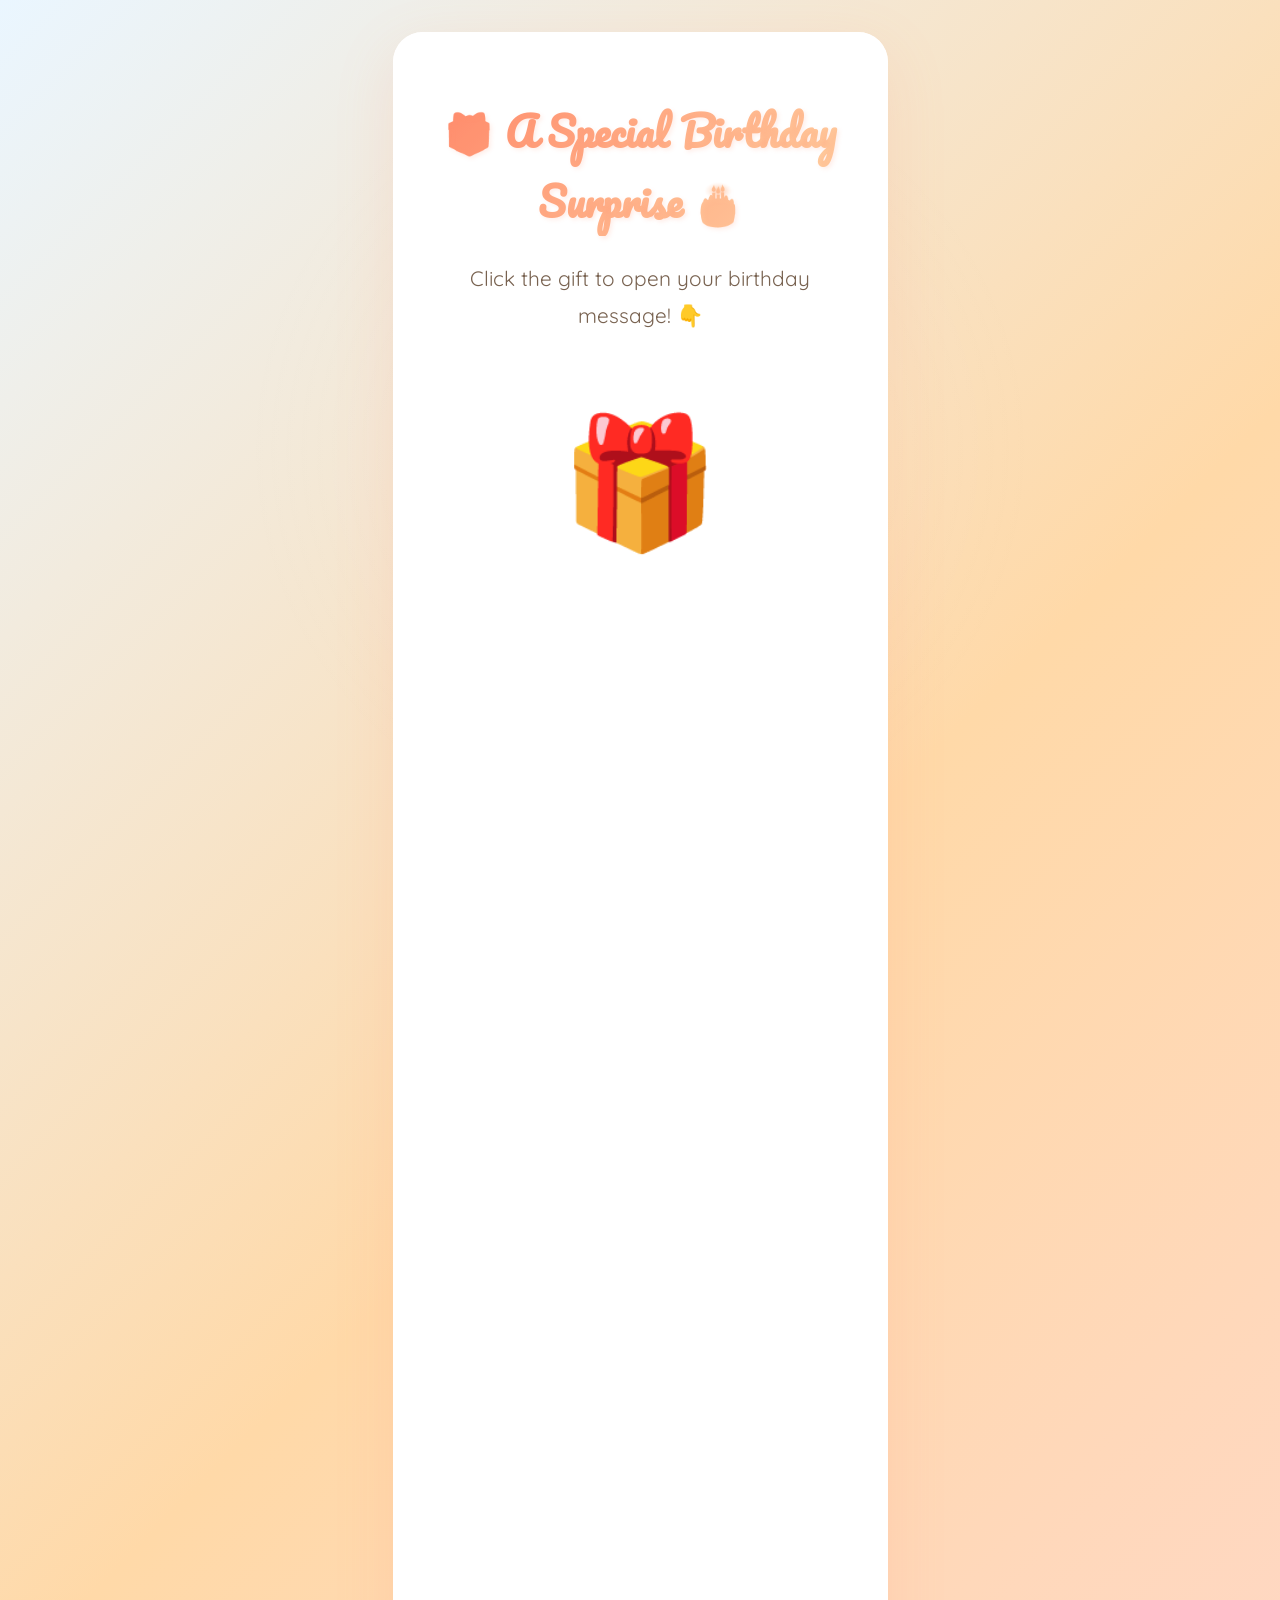
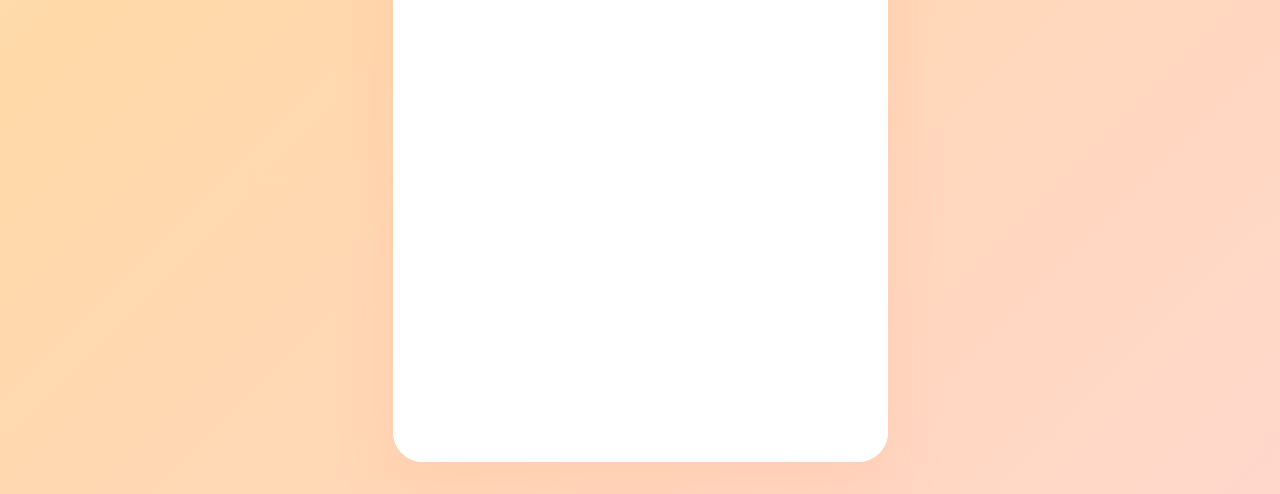
==== pages/gift.html @ d6fccaa9 "first commit" ====
<!DOCTYPE html>
<html lang="en">
<head>
  <meta charset="UTF-8">
  <meta name="viewport" content="width=device-width, initial-scale=1.0">
  <title>Birthday Gift 🎁</title>
  <link href="https://fonts.googleapis.com/css2?family=Pacifico&family=Quicksand:wght@300;400;500;600;700&display=swap" rel="stylesheet">
  <link rel="stylesheet" href="../css/style.css">
  <link rel="stylesheet" href="../css/animations.css">
  <style>
    .gift-container {
      padding: 2rem;
      min-height: 100vh;
      display: flex;
      align-items: center;
      justify-content: center;
    }
    
    .gift-card {
      max-width: 550px;
      padding: 4rem 3rem;
      text-align: center;
    }
    
    .gift-box {
      font-size: 8rem;
      cursor: pointer;
      transition: all 0.4s cubic-bezier(0.68, -0.55, 0.265, 1.55);
      display: inline-block;
      animation: gentleBounce 2s ease-in-out infinite;
      margin: 2rem 0;
    }
    
    @keyframes gentleBounce {
      0%, 100% { transform: translateY(0); }
      50% { transform: translateY(-20px); }
    }
    
    .gift-box:hover {
      transform: scale(1.2) rotate(10deg);
    }
    
    .gift-instruction {
      font-size: 1.3rem;
      color: var(--text-light);
      margin-bottom: 2rem;
      animation: gentlePulse 2s ease-in-out infinite;
    }
    
    .gift-message {
      opacity: 0;
      transform: scale(0);
      transition: all 0.6s cubic-bezier(0.68, -0.55, 0.265, 1.55);
    }
    
    .gift-message.revealed {
      opacity: 1;
      transform: scale(1);
    }
    
    .gift-title {
      font-family: 'Pacifico', cursive;
      font-size: 2.5rem;
      background: linear-gradient(135deg, var(--light-red), var(--blush));
      -webkit-background-clip: text;
      -webkit-text-fill-color: transparent;
      background-clip: text;
      margin-bottom: 1.5rem;
    }
    
    .gift-text {
      font-size: 1.3rem;
      color: var(--text-dark);
      line-height: 1.8;
      margin: 1.5rem 0;
    }
    
    .promise-box {
      background: linear-gradient(135deg, var(--cream), white);
      padding: 2rem;
      border-radius: 20px;
      margin: 2rem 0;
      border: 2px solid var(--soft-rose);
      box-shadow: 0 10px 30px var(--shadow-soft);
    }

    /* Video styles for surprise */
    .video-wrap { margin-top: 1.2rem; border-radius: 12px; overflow: hidden; }
    .video-wrap video { width: 100%; height: auto; display: block; max-height: 420px; object-fit: cover; border-radius: 12px; }
    .video-fallback { padding: 1rem; text-align: center; color: var(--text-light); font-size: 0.95rem; }
    
  </style>
</head>
<body>

<div class="gift-container fade-in">
  <div class="card gift-card">
    <h1 class="gift-title">🎁 A Special Birthday Surprise 🎂</h1>
    
    <p class="gift-instruction" id="instruction">Click the gift to open your birthday message! 👇</p>
    
    <div class="gift-box" id="giftBox" onclick="openGift()">🎁</div>
    
    <div class="gift-message" id="giftMessage">
      <div class="promise-box">
        <h2>My Wish For You 💖</h2>

<p>
I wish you endless happiness, countless reasons to smile, and beautiful memories that stay with you forever.
<br><br>

May this new year of your life bring you success in everything you do, peace in your heart, and opportunities that lead you closer to your dreams.
<br><br>

May every day be filled with laughter, love, good health, and moments that make you truly happy.
<br><br>

May your heart always be at peace, your smile never fade, and your life be filled with people and moments that make you feel truly special.
<br><br>

You deserve all the joy, kindness, and wonderful things that life has to offer — today, on your birthday, and every day that follows.
<br><br>

Happy Birthday, Sakina! 🎂✨
<br>
May this year bring you everything you've been hoping for and more.
<br><br>

With lots of good wishes,
<br>
Muqtar Ali 💖
</p>
      </div>

      <div class="video-wrap">
        <video id="surpriseVideo" poster="../assets/images/cover.png" playsinline controls>
          <source src="../assets/videos/surprise.mp4" type="video/mp4">
          <p class="video-fallback">If the video doesn't play, place your video at <strong>assets/videos/surprise.mp4</strong> or update the `src` attribute.</p>
        </video>
      </div>
      
      <button class="next-btn" onclick="nextPage()" style="background: linear-gradient(135deg, var(--light-red), var(--blush)); color: white; margin-top: 2rem; display: inline-flex; align-items: center; gap: 0.8rem;">
        <span>Continue</span>
        <span class="btn-emoji">🎉</span>
      </button>
    </div>
  </div>
</div>

<script src="../js/effects.js"></script>
<script>
  let isOpened = false;
  
  function openGift() {
    if (isOpened) return;
    isOpened = true;
    
    const giftBox = document.getElementById('giftBox');
    const giftMessage = document.getElementById('giftMessage');
    const instruction = document.getElementById('instruction');
    
    // Animate gift opening
    giftBox.style.transform = 'scale(1.5) rotate(360deg)';
    giftBox.style.opacity = '0';
    
    // Create confetti and sparkles
    createConfetti();
    setTimeout(() => createSparkles(), 300);
    setTimeout(() => createSparkles(), 600);
    
    // Hide instruction
    instruction.style.opacity = '0';
    
    // Show message
    setTimeout(() => {
      giftBox.style.display = 'none';
      instruction.style.display = 'none';
      giftMessage.classList.add('revealed');

      // Try to play surprise video (muted autoplay to avoid blocked playback)
      const v = document.getElementById('surpriseVideo');
      if (v) {
        try {
          v.muted = true;
          v.currentTime = 0;
          v.play().catch(() => {
            // autoplay may be blocked; keep controls for manual play
          });
        } catch (e) {
          // ignore
        }
      }
    }, 800);
  }
  
  function nextPage() {
    pageTransition('final.html');
  }
</script>

</body>
</html>
---- css/style.css ----
* {
  margin: 0;
  padding: 0;
  box-sizing: border-box;
}

:root {
  --pastel-pink: #EAF6FF;
  --blush: #FFD9A8;
  --light-red: #FF8A6B;
  --soft-rose: #9FD3FF;
  --cream: #FFF9F1;
  --white: #FFFFFF;
  --text-dark: #4B3A2A;
  --text-light: #786250;
  --shadow-soft: rgba(255, 138, 107, 0.15);
  --shadow-medium: rgba(255, 138, 107, 0.25);
  --glow: rgba(255, 217, 168, 0.45);
}

body {
  min-height: 100vh;
  background: linear-gradient(135deg, var(--pastel-pink) 0%, var(--blush) 50%, #FFD7CB 100%);
  display: flex;
  justify-content: center;
  align-items: center;
  font-family: 'Quicksand', sans-serif;
  color: var(--text-dark);
  overflow-x: hidden;
  position: relative;
}

body::before {
  content: '';
  position: fixed;
  top: 0;
  left: 0;
  width: 100%;
  height: 100%;
  background: radial-gradient(circle at 50% 50%, rgba(255, 255, 255, 0.1) 0%, transparent 50%);
  pointer-events: none;
  z-index: 0;
}

.card, .romantic-card {
  background: var(--white);
  padding: 3rem 2.5rem;
  border-radius: 30px;
  text-align: center;
  box-shadow: 0 20px 60px var(--shadow-soft), 0 0 0 1px rgba(255, 255, 255, 0.8) inset;
  position: relative;
  backdrop-filter: blur(10px);
  animation: floatCard 3s ease-in-out infinite;
  max-width: 500px;
  width: 90%;
}

@keyframes floatCard {
  0%, 100% { transform: translateY(0px); }
  50% { transform: translateY(-10px); }
}

h1 {
  color: var(--light-red);
  font-size: 2.5rem;
  font-weight: 700;
  margin-bottom: 1rem;
  text-shadow: 2px 2px 4px var(--shadow-soft);
}

p {
  color: var(--text-light);
  font-size: 1.1rem;
  line-height: 1.8;
  margin: 1rem 0;
}

button {
  padding: 1rem 2.5rem;
  font-size: 1.2rem;
  border-radius: 50px;
  border: none;
  cursor: pointer;
  font-family: 'Quicksand', sans-serif;
  font-weight: 600;
  transition: all 0.3s cubic-bezier(0.68, -0.55, 0.265, 1.55);
  position: relative;
  overflow: hidden;
  margin: 0.5rem;
}

button::before {
  content: '';
  position: absolute;
  top: 50%;
  left: 50%;
  width: 0;
  height: 0;
  border-radius: 50%;
  background: rgba(255, 255, 255, 0.3);
  transform: translate(-50%, -50%);
  transition: width 0.6s, height 0.6s;
}

button:hover::before {
  width: 300px;
  height: 300px;
}

button:hover {
  transform: translateY(-3px) scale(1.05);
  box-shadow: 0 10px 30px var(--shadow-medium);
}

button:active {
  transform: translateY(-1px) scale(1.02);
}
---- css/animations.css ----
.hearts-background {
  position: fixed;
  top: 0;
  left: 0;
  width: 100%;
  height: 100%;
  overflow: hidden;
  pointer-events: none;
  z-index: 1;
}

.heart {
  position: absolute;
  font-size: 1.5rem;
  opacity: 0;
  animation: floatUp 8s ease-in-out infinite;
  pointer-events: none;
}

@keyframes floatUp {
  0% {
    bottom: -10%;
    opacity: 0;
    transform: translateX(0) rotate(0deg);
  }
  10% {
    opacity: 0.8;
  }
  90% {
    opacity: 0.4;
  }
  100% {
    bottom: 110%;
    opacity: 0;
    transform: translateX(100px) rotate(360deg);
  }
}

.fade-in {
  animation: fadeIn 1.2s ease-out forwards;
}

@keyframes fadeIn {
  from {
    opacity: 0;
    transform: translateY(30px);
  }
  to {
    opacity: 1;
    transform: translateY(0);
  }
}

.sparkle {
  position: absolute;
  width: 100%;
  height: 100%;
  top: 0;
  left: 0;
  pointer-events: none;
}

.sparkle::before,
.sparkle::after {
  content: '✨';
  position: absolute;
  font-size: 1.5rem;
  opacity: 0;
  animation: sparkleFloat 3s ease-in-out infinite;
}

.sparkle::before {
  top: 10%;
  left: 10%;
  animation-delay: 0s;
}

.sparkle::after {
  bottom: 10%;
  right: 10%;
  animation-delay: 1.5s;
}

@keyframes sparkleFloat {
  0%, 100% {
    opacity: 0;
    transform: translateY(0) scale(0.5);
  }
  50% {
    opacity: 1;
    transform: translateY(-20px) scale(1);
  }
}

.slide-up {
  animation: slideUp 0.8s cubic-bezier(0.68, -0.55, 0.265, 1.55) forwards;
}

@keyframes slideUp {
  from {
    opacity: 0;
    transform: translateY(50px);
  }
  to {
    opacity: 1;
    transform: translateY(0);
  }
}

.confetti {
  position: fixed;
  width: 10px;
  height: 10px;
  background: var(--light-red);
  animation: confettiFall 3s ease-out forwards;
  pointer-events: none;
  z-index: 1000;
}

@keyframes confettiFall {
  0% {
    top: -10%;
    opacity: 1;
    transform: translateX(0) rotate(0deg);
  }
  100% {
    top: 100%;
    opacity: 0;
    transform: translateX(100px) rotate(720deg);
  }
}

.typewriter {
  overflow: hidden;
  border-right: 3px solid var(--light-red);
  white-space: nowrap;
  animation: typing 3.5s steps(40, end), blink 0.75s step-end infinite;
}

@keyframes typing {
  from { width: 0; }
  to { width: 100%; }
}

@keyframes blink {
  from, to { border-color: transparent; }
  50% { border-color: var(--light-red); }
}

.scale-in {
  animation: scaleIn 0.6s cubic-bezier(0.68, -0.55, 0.265, 1.55) forwards;
}

@keyframes scaleIn {
  from {
    opacity: 0;
    transform: scale(0.5);
  }
  to {
    opacity: 1;
    transform: scale(1);
  }
}

/* Shake animation for NO button */
@keyframes shake {
  0%, 100% { transform: translateX(0); }
  25% { transform: translateX(-10px); }
  50% { transform: translateX(10px); }
  75% { transform: translateX(-10px); }
}
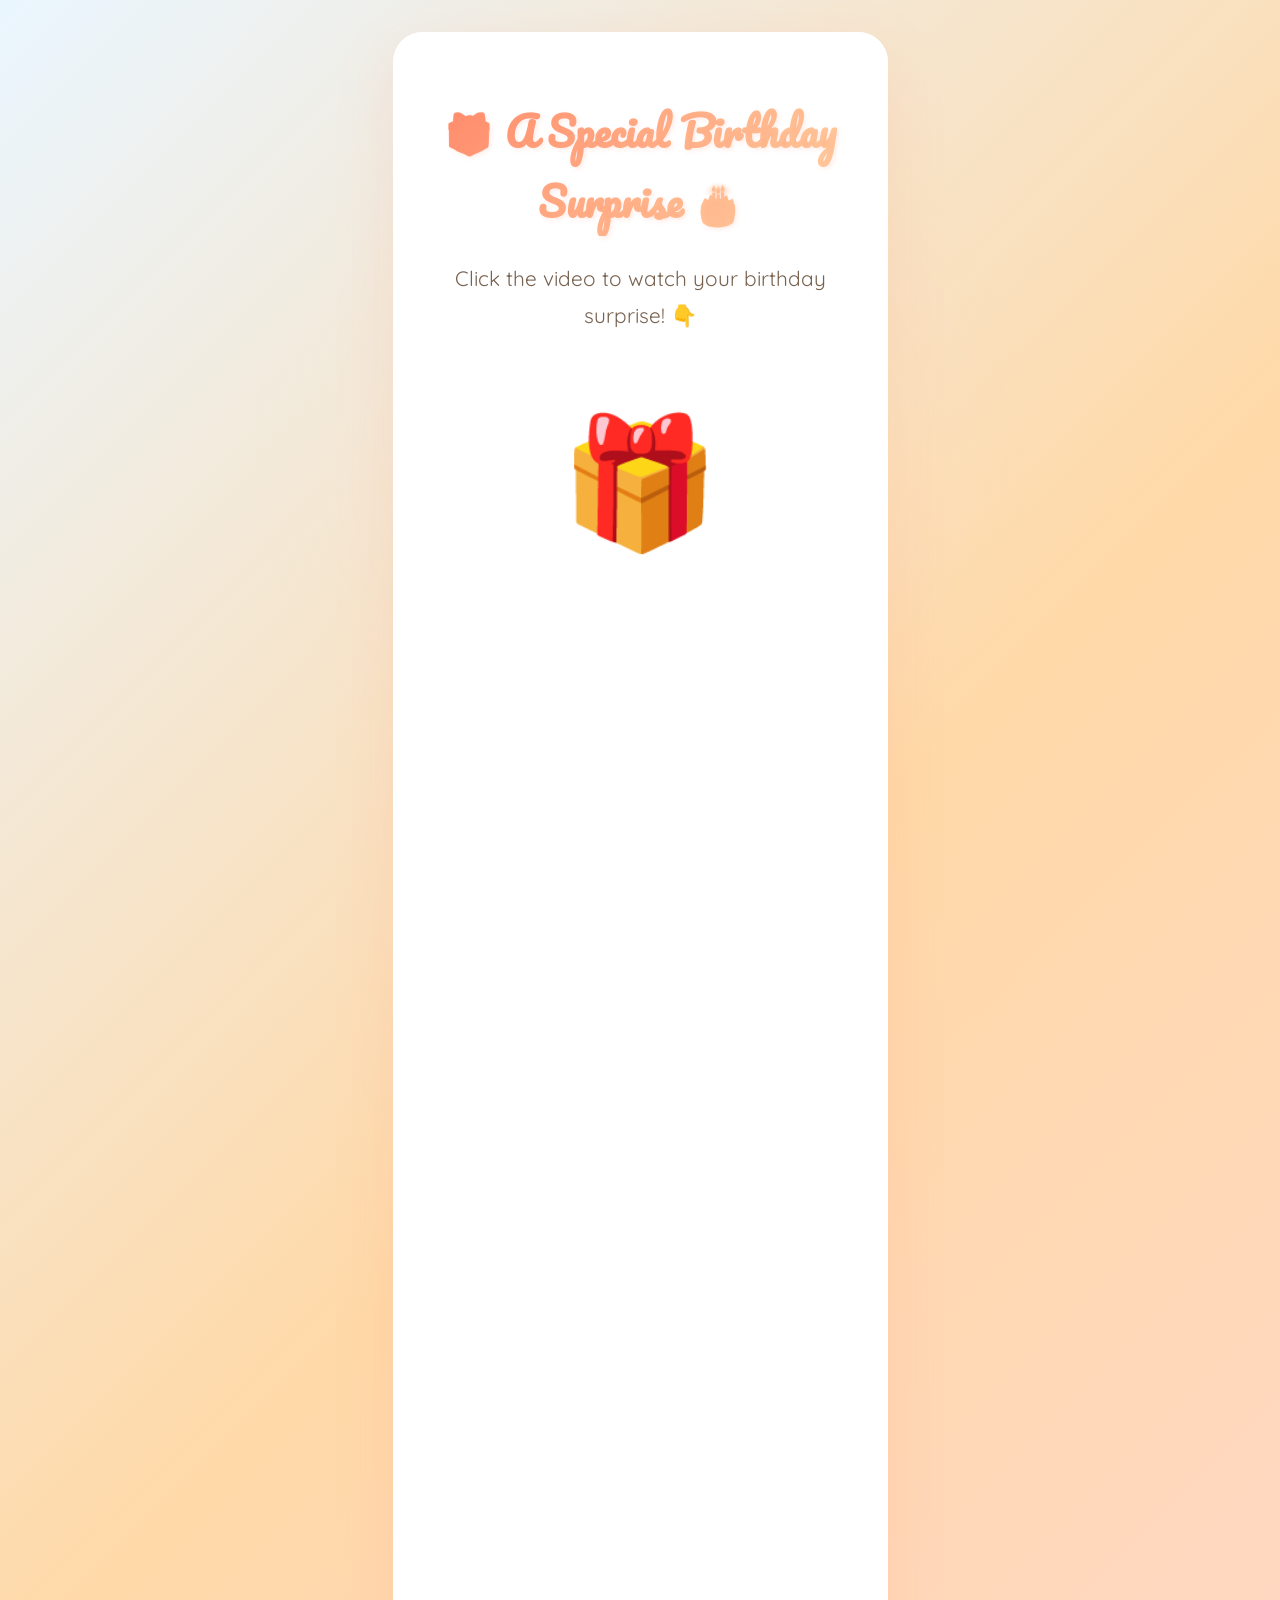
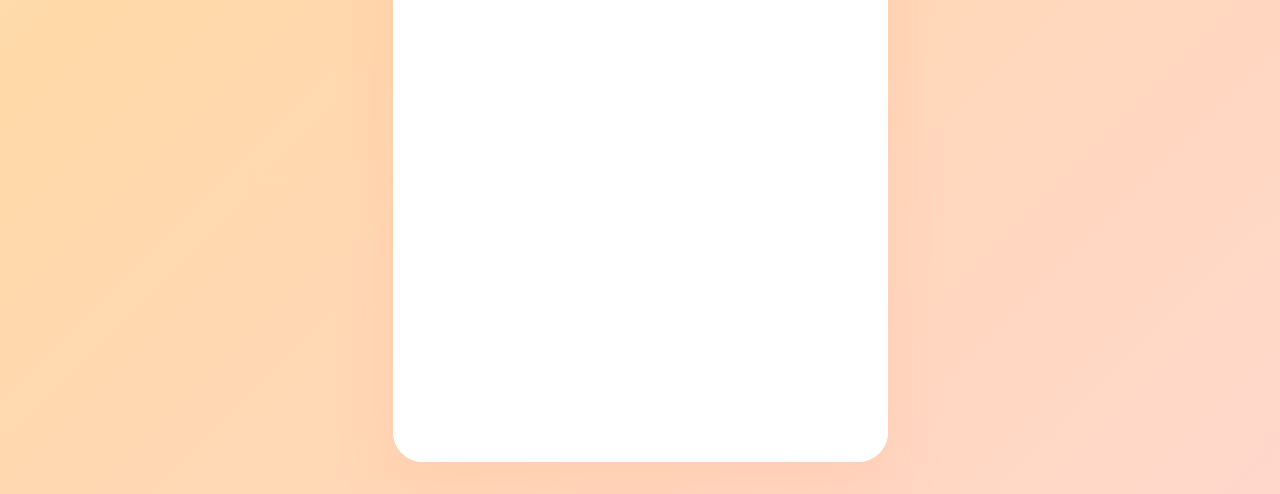
==== commit 4f7c9a1f: "Improve mobile layout for gift page" ====
--- a/pages/gift.html
+++ b/pages/gift.html
@@ -88,6 +88,71 @@
     .video-wrap { margin-top: 1.2rem; border-radius: 12px; overflow: hidden; }
     .video-wrap video { width: 100%; height: auto; display: block; max-height: 420px; object-fit: cover; border-radius: 12px; }
     .video-fallback { padding: 1rem; text-align: center; color: var(--text-light); font-size: 0.95rem; }
+
+    @media (max-width: 768px) {
+      .gift-container {
+        padding: 1rem 0.75rem;
+      }
+
+      .gift-card {
+        max-width: 100%;
+        padding: 2.25rem 1.25rem;
+      }
+
+      .gift-title {
+        font-size: 2rem;
+        line-height: 1.25;
+      }
+
+      .gift-instruction,
+      .gift-text {
+        font-size: 1.05rem;
+      }
+
+      .gift-box {
+        font-size: 5.5rem;
+        margin: 1.25rem 0;
+      }
+
+      .promise-box {
+        padding: 1.25rem;
+        margin: 1.5rem 0;
+        border-radius: 16px;
+      }
+
+      .video-wrap video {
+        max-height: 280px;
+        object-fit: contain;
+        background: #000;
+      }
+    }
+
+    @media (max-width: 480px) {
+      .gift-container {
+        padding: 0.75rem 0.5rem;
+      }
+
+      .gift-card {
+        padding: 1.75rem 1rem;
+      }
+
+      .gift-title {
+        font-size: 1.7rem;
+      }
+
+      .gift-instruction,
+      .gift-text {
+        font-size: 0.95rem;
+      }
+
+      .gift-box {
+        font-size: 4.5rem;
+      }
+
+      .promise-box {
+        padding: 1rem;
+      }
+    }
     
   </style>
 </head>
@@ -97,7 +162,7 @@
   <div class="card gift-card">
     <h1 class="gift-title">🎁 A Special Birthday Surprise 🎂</h1>
     
-    <p class="gift-instruction" id="instruction">Click the gift to open your birthday message! 👇</p>
+    <p class="gift-instruction" id="instruction">Click the video to watch your birthday surprise! 👇</p>
     
     <div class="gift-box" id="giftBox" onclick="openGift()">🎁</div>
     
--- a/css/style.css
+++ b/css/style.css
@@ -115,3 +115,59 @@
 button:active {
   transform: translateY(-1px) scale(1.02);
 }
+
+@media (max-width: 768px) {
+  body {
+    display: block;
+    padding: 1rem 0;
+  }
+
+  .card, .romantic-card {
+    width: calc(100% - 1.5rem);
+    max-width: none;
+    margin: 0.75rem;
+    padding: 2rem 1.25rem;
+    border-radius: 24px;
+    animation: none;
+  }
+
+  h1 {
+    font-size: 2rem;
+    line-height: 1.2;
+  }
+
+  p {
+    font-size: 1rem;
+    line-height: 1.7;
+  }
+
+  button {
+    width: 100%;
+    max-width: 320px;
+    padding: 0.95rem 1.4rem;
+    font-size: 1rem;
+    margin: 0.5rem auto;
+    justify-content: center;
+  }
+}
+
+@media (max-width: 480px) {
+  body {
+    padding: 0.75rem 0;
+  }
+
+  .card, .romantic-card {
+    width: calc(100% - 1rem);
+    margin: 0.5rem;
+    padding: 1.5rem 1rem;
+    border-radius: 20px;
+  }
+
+  h1 {
+    font-size: 1.75rem;
+  }
+
+  p {
+    font-size: 0.95rem;
+  }
+}
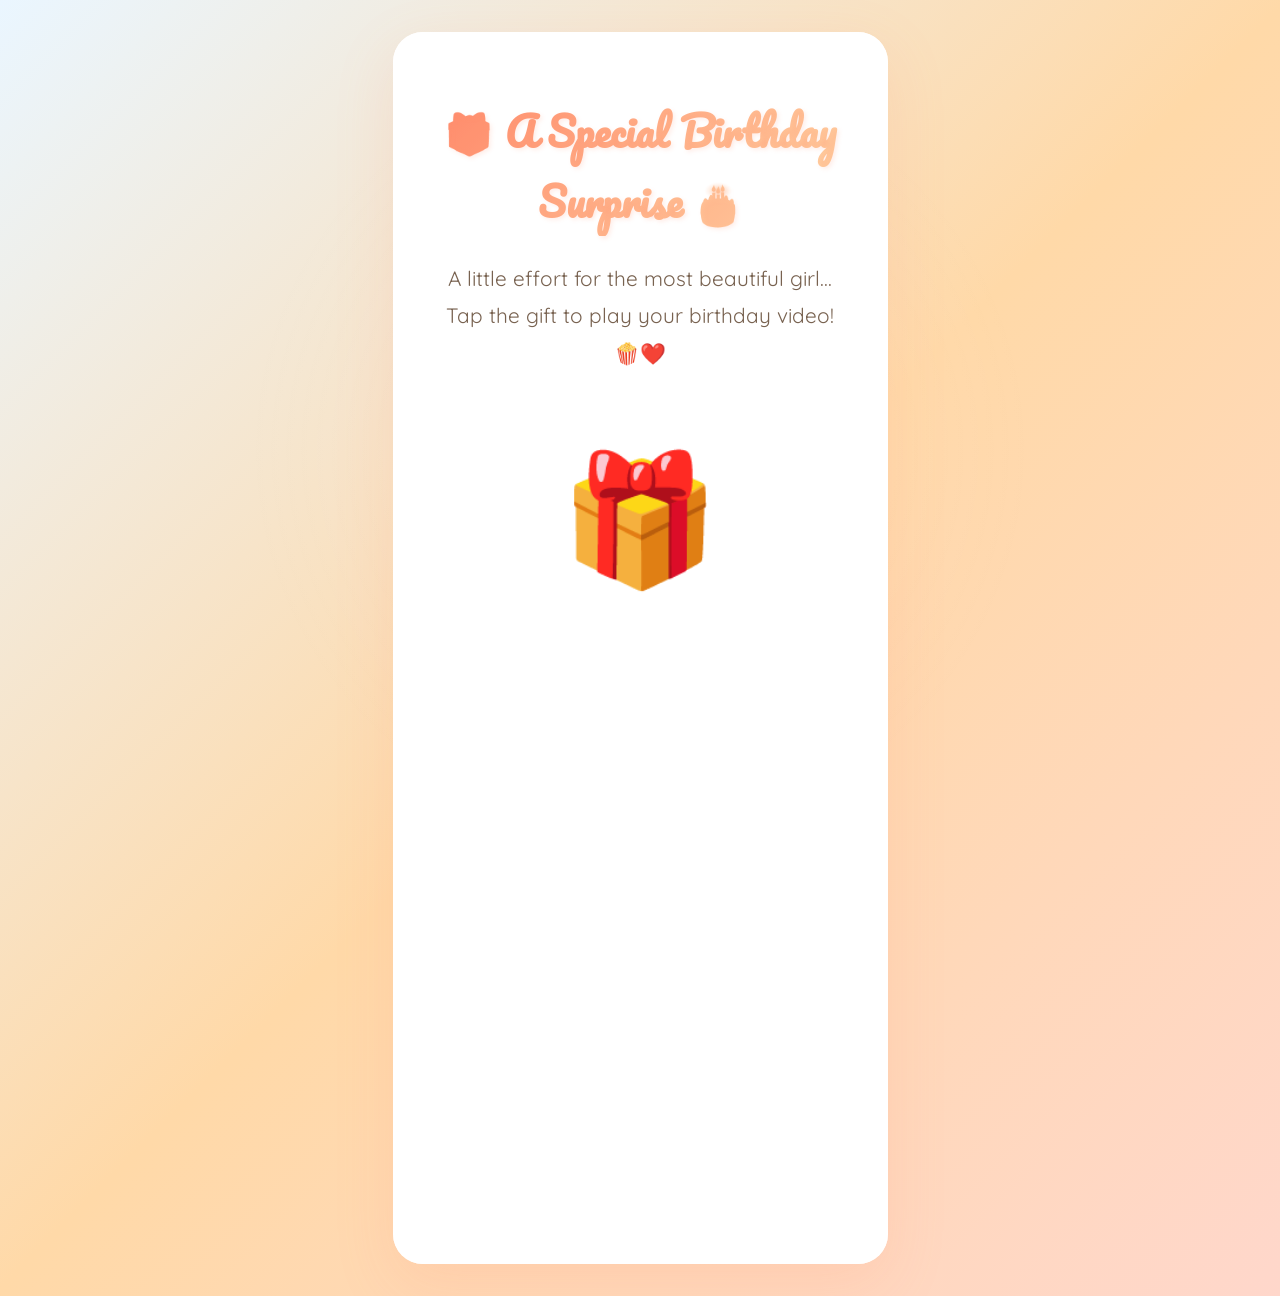
==== commit 80ba8123: "Update gift page content" ====
--- a/pages/gift.html
+++ b/pages/gift.html
@@ -162,40 +162,21 @@
   <div class="card gift-card">
     <h1 class="gift-title">🎁 A Special Birthday Surprise 🎂</h1>
     
-    <p class="gift-instruction" id="instruction">Click the video to watch your birthday surprise! 👇</p>
+    <p class="gift-instruction" id="instruction">A little effort for the most beautiful girl... Tap the gift to play your birthday video! 🍿❤️</p>
     
     <div class="gift-box" id="giftBox" onclick="openGift()">🎁</div>
     
     <div class="gift-message" id="giftMessage">
       <div class="promise-box">
         <h2>My Wish For You 💖</h2>
-
-<p>
-I wish you endless happiness, countless reasons to smile, and beautiful memories that stay with you forever.
-<br><br>
-
-May this new year of your life bring you success in everything you do, peace in your heart, and opportunities that lead you closer to your dreams.
-<br><br>
-
-May every day be filled with laughter, love, good health, and moments that make you truly happy.
-<br><br>
-
-May your heart always be at peace, your smile never fade, and your life be filled with people and moments that make you feel truly special.
-<br><br>
-
-You deserve all the joy, kindness, and wonderful things that life has to offer — today, on your birthday, and every day that follows.
-<br><br>
-
-Happy Birthday, Sakina! 🎂✨
-<br>
-May this year bring you everything you've been hoping for and more.
-<br><br>
-
-With lots of good wishes,
-<br>
-Muqtar Ali 💖
-</p>
+      
+
       </div>
+      <p>
+            Happy Birthday, Sakina! I wish you endless happiness, love, and laughter today and always.<br>
+            Tap 👇 to play your special birthday video! 💝
+        </p>
+
 
       <div class="video-wrap">
         <video id="surpriseVideo" poster="../assets/images/cover.png" playsinline controls>
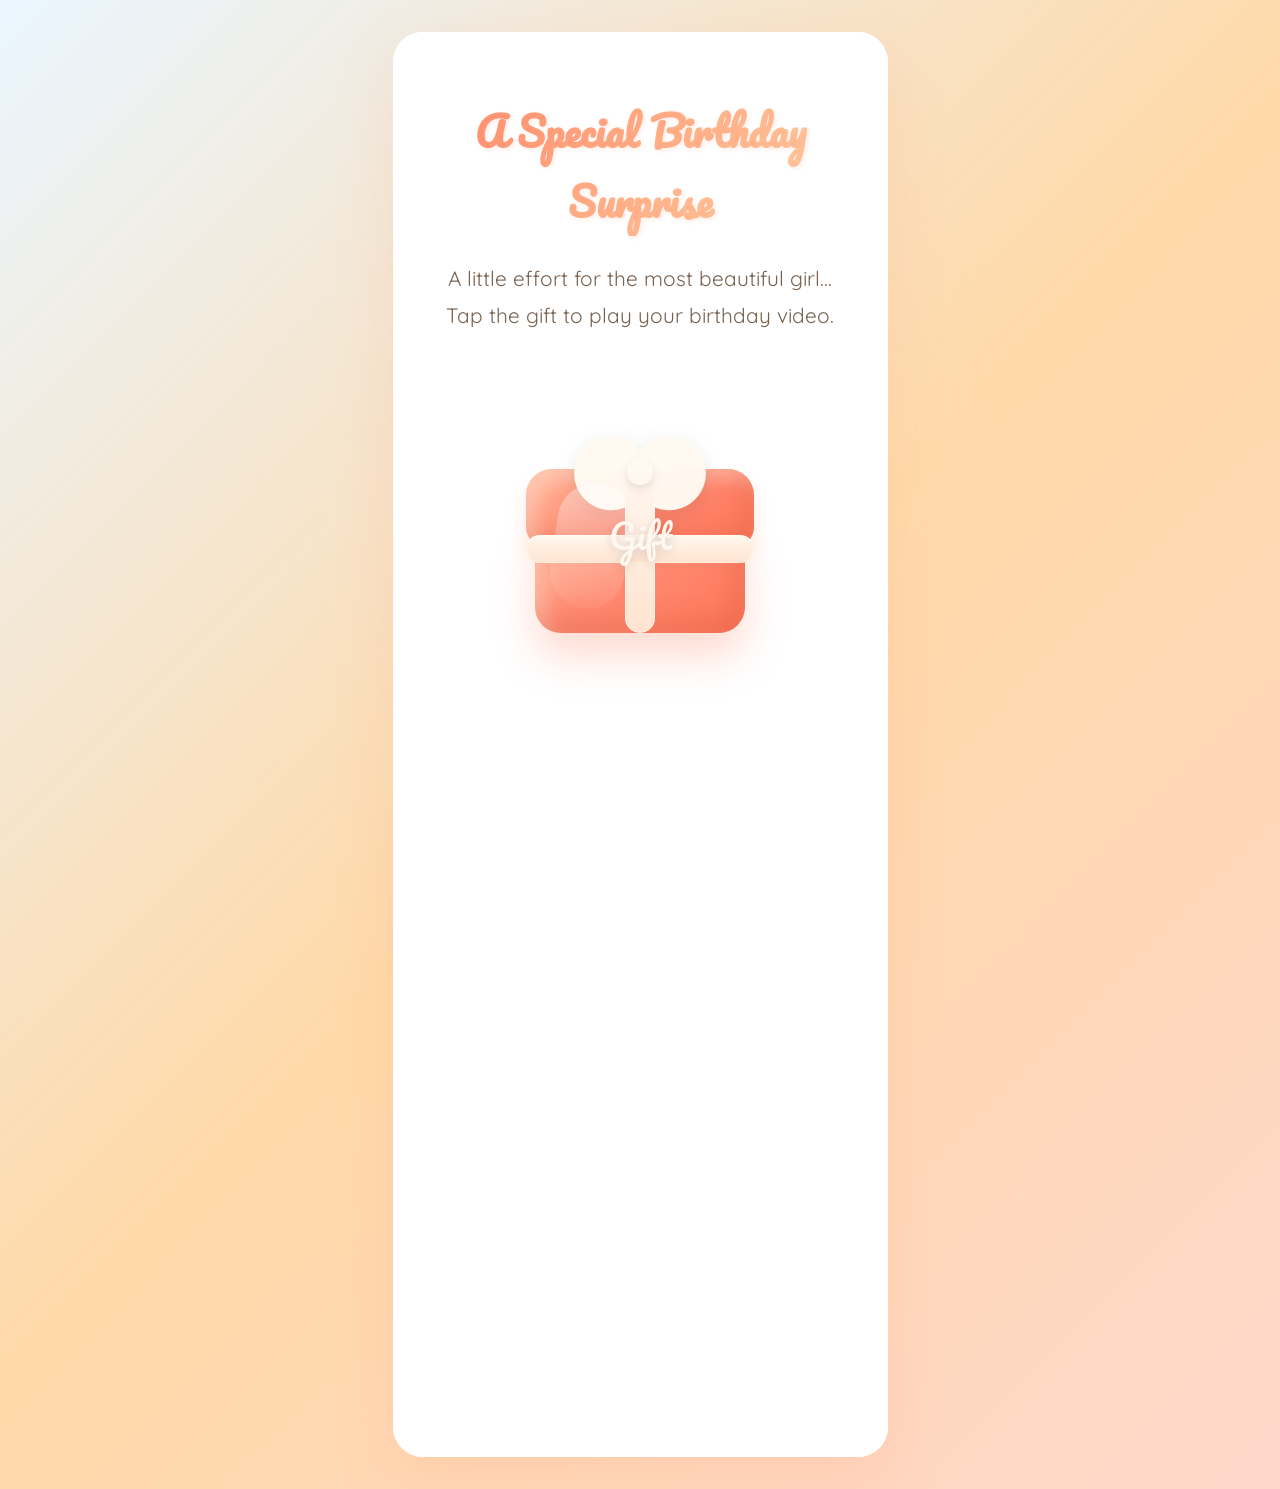
==== commit b1df6ed9: "Add MP4 birthday gift video and refine gift box" ====
--- a/pages/gift.html
+++ b/pages/gift.html
@@ -3,7 +3,7 @@
 <head>
   <meta charset="UTF-8">
   <meta name="viewport" content="width=device-width, initial-scale=1.0">
-  <title>Birthday Gift 🎁</title>
+  <title>Birthday Gift</title>
   <link href="https://fonts.googleapis.com/css2?family=Pacifico&family=Quicksand:wght@300;400;500;600;700&display=swap" rel="stylesheet">
   <link rel="stylesheet" href="../css/style.css">
   <link rel="stylesheet" href="../css/animations.css">
@@ -15,49 +15,170 @@
       align-items: center;
       justify-content: center;
     }
-    
+
     .gift-card {
       max-width: 550px;
       padding: 4rem 3rem;
       text-align: center;
     }
-    
+
     .gift-box {
-      font-size: 8rem;
       cursor: pointer;
       transition: all 0.4s cubic-bezier(0.68, -0.55, 0.265, 1.55);
-      display: inline-block;
+      display: inline-flex;
+      align-items: center;
+      justify-content: center;
       animation: gentleBounce 2s ease-in-out infinite;
-      margin: 2rem 0;
-    }
-    
+      margin: 2.5rem 0 1.25rem;
+      width: 240px;
+      height: 235px;
+      position: relative;
+      overflow: visible;
+    }
+
+    .gift-box::before {
+      content: '';
+      position: absolute;
+      left: 50%;
+      top: 18px;
+      width: 132px;
+      height: 88px;
+      transform: translateX(-50%);
+      background:
+        radial-gradient(circle at 28% 55%, rgba(255, 249, 241, 0.98) 0 34%, transparent 35%),
+        radial-gradient(circle at 72% 55%, rgba(255, 249, 241, 0.98) 0 34%, transparent 35%);
+      filter: drop-shadow(0 6px 10px rgba(75, 58, 42, 0.12));
+      z-index: 4;
+    }
+
+    .gift-box::after {
+      content: '';
+      position: absolute;
+      top: 52px;
+      left: 50%;
+      width: 26px;
+      height: 26px;
+      background: rgba(255, 249, 241, 1);
+      border-radius: 50%;
+      transform: translateX(-50%);
+      z-index: 5;
+      box-shadow: 0 4px 8px rgba(75, 58, 42, 0.12);
+    }
+
+    .gift-box-label {
+      position: relative;
+      z-index: 6;
+      margin-top: 1.4rem;
+      color: rgba(255, 249, 241, 0.96);
+      font-family: 'Pacifico', cursive;
+      font-size: 2.1rem;
+      line-height: 1;
+      text-shadow: 0 3px 10px rgba(75, 58, 42, 0.18);
+      pointer-events: none;
+    }
+
+    .gift-lid,
+    .gift-base {
+      position: absolute;
+      left: 50%;
+      transform: translateX(-50%);
+      border-radius: 26px;
+      background: linear-gradient(145deg, #ffb89c 0%, #ff8b72 45%, #ff7659 100%);
+      box-shadow: inset -12px -14px 24px rgba(190, 70, 45, 0.18), inset 10px 10px 18px rgba(255, 231, 214, 0.45);
+    }
+
+    .gift-lid {
+      top: 62px;
+      width: 228px;
+      height: 78px;
+      z-index: 3;
+      border-bottom-left-radius: 20px;
+      border-bottom-right-radius: 20px;
+      box-shadow:
+        inset -12px -14px 24px rgba(190, 70, 45, 0.18),
+        inset 10px 10px 18px rgba(255, 231, 214, 0.45),
+        0 12px 18px rgba(255, 138, 107, 0.2);
+    }
+
+    .gift-base {
+      top: 116px;
+      width: 210px;
+      height: 110px;
+      z-index: 2;
+      border-top-left-radius: 18px;
+      border-top-right-radius: 18px;
+      box-shadow:
+        inset -12px -14px 24px rgba(190, 70, 45, 0.2),
+        inset 10px 10px 18px rgba(255, 231, 214, 0.4),
+        0 24px 42px rgba(255, 138, 107, 0.3);
+    }
+
+    .gift-ribbon-v,
+    .gift-ribbon-h {
+      position: absolute;
+      background: linear-gradient(180deg, #fff8ef 0%, #ffe3cf 100%);
+      z-index: 5;
+      box-shadow: inset 0 0 0 1px rgba(255, 255, 255, 0.4);
+    }
+
+    .gift-ribbon-v {
+      top: 60px;
+      left: 50%;
+      width: 30px;
+      height: 166px;
+      transform: translateX(-50%);
+      border-radius: 18px;
+    }
+
+    .gift-ribbon-h {
+      top: 128px;
+      left: 50%;
+      width: 228px;
+      height: 28px;
+      transform: translateX(-50%);
+      border-radius: 18px;
+    }
+
+    .gift-shine {
+      position: absolute;
+      top: 76px;
+      left: 34px;
+      width: 74px;
+      height: 126px;
+      background: linear-gradient(180deg, rgba(255, 255, 255, 0.38), rgba(255, 255, 255, 0.05));
+      border-radius: 999px;
+      transform: rotate(8deg);
+      z-index: 4;
+      pointer-events: none;
+    }
+
     @keyframes gentleBounce {
       0%, 100% { transform: translateY(0); }
       50% { transform: translateY(-20px); }
     }
-    
+
     .gift-box:hover {
-      transform: scale(1.2) rotate(10deg);
-    }
-    
+      transform: scale(1.06) rotate(-3deg);
+    }
+
     .gift-instruction {
       font-size: 1.3rem;
       color: var(--text-light);
       margin-bottom: 2rem;
       animation: gentlePulse 2s ease-in-out infinite;
     }
-    
+
     .gift-message {
       opacity: 0;
       transform: scale(0);
       transition: all 0.6s cubic-bezier(0.68, -0.55, 0.265, 1.55);
     }
-    
+
     .gift-message.revealed {
       opacity: 1;
       transform: scale(1);
     }
-    
+
     .gift-title {
       font-family: 'Pacifico', cursive;
       font-size: 2.5rem;
@@ -67,27 +188,64 @@
       background-clip: text;
       margin-bottom: 1.5rem;
     }
-    
+
     .gift-text {
       font-size: 1.3rem;
       color: var(--text-dark);
       line-height: 1.8;
-      margin: 1.5rem 0;
-    }
-    
+      margin: 0;
+    }
+
     .promise-box {
       background: linear-gradient(135deg, var(--cream), white);
       padding: 2rem;
       border-radius: 20px;
-      margin: 2rem 0;
+      margin: 2rem 0 1rem;
       border: 2px solid var(--soft-rose);
       box-shadow: 0 10px 30px var(--shadow-soft);
     }
 
-    /* Video styles for surprise */
-    .video-wrap { margin-top: 1.2rem; border-radius: 12px; overflow: hidden; }
-    .video-wrap video { width: 100%; height: auto; display: block; max-height: 420px; object-fit: cover; border-radius: 12px; }
-    .video-fallback { padding: 1rem; text-align: center; color: var(--text-light); font-size: 0.95rem; }
+    .message-intro {
+      margin: 1rem 0 1.25rem;
+      padding: 1.25rem 1.5rem;
+      background: linear-gradient(135deg, rgba(255, 217, 168, 0.24), rgba(255, 255, 255, 0.96));
+      border: 1px solid rgba(255, 138, 107, 0.15);
+      border-radius: 18px;
+      box-shadow: 0 12px 30px rgba(255, 138, 107, 0.08);
+    }
+
+    .video-label {
+      font-size: 1rem;
+      font-weight: 700;
+      letter-spacing: 0.04em;
+      text-transform: uppercase;
+      color: var(--light-red);
+      margin: 1rem 0 0.75rem;
+    }
+
+    .video-wrap {
+      margin-top: 0.5rem;
+      border-radius: 20px;
+      overflow: hidden;
+      background: #000;
+      box-shadow: 0 18px 40px rgba(75, 58, 42, 0.18);
+    }
+
+    .video-wrap video {
+      width: 100%;
+      height: auto;
+      display: block;
+      max-height: 420px;
+      object-fit: cover;
+      border-radius: 20px;
+    }
+
+    .video-fallback {
+      padding: 1rem;
+      text-align: center;
+      color: var(--text-light);
+      font-size: 0.95rem;
+    }
 
     @media (max-width: 768px) {
       .gift-container {
@@ -110,14 +268,48 @@
       }
 
       .gift-box {
-        font-size: 5.5rem;
         margin: 1.25rem 0;
+        width: 200px;
+        height: 200px;
+      }
+
+      .gift-lid {
+        width: 190px;
+        height: 66px;
+        top: 58px;
+      }
+
+      .gift-base {
+        width: 176px;
+        height: 96px;
+        top: 106px;
+      }
+
+      .gift-ribbon-h {
+        width: 190px;
+        top: 118px;
+      }
+
+      .gift-ribbon-v {
+        height: 144px;
+        top: 56px;
+      }
+
+      .gift-shine {
+        top: 74px;
+        left: 30px;
+        width: 62px;
+        height: 108px;
+      }
+
+      .promise-box,
+      .message-intro {
+        padding: 1.25rem;
+        border-radius: 16px;
       }
 
       .promise-box {
-        padding: 1.25rem;
-        margin: 1.5rem 0;
-        border-radius: 16px;
+        margin: 1.5rem 0 1rem;
       }
 
       .video-wrap video {
@@ -146,48 +338,98 @@
       }
 
       .gift-box {
-        font-size: 4.5rem;
-      }
-
-      .promise-box {
+        width: 176px;
+        height: 176px;
+      }
+
+      .gift-lid {
+        width: 168px;
+        height: 58px;
+        top: 54px;
+      }
+
+      .gift-base {
+        width: 154px;
+        height: 84px;
+        top: 98px;
+      }
+
+      .gift-ribbon-h {
+        width: 168px;
+        height: 24px;
+        top: 108px;
+      }
+
+      .gift-ribbon-v {
+        width: 24px;
+        height: 128px;
+        top: 52px;
+      }
+
+      .gift-box::before {
+        width: 108px;
+        height: 74px;
+        top: 16px;
+      }
+
+      .gift-box-label {
+        font-size: 1.7rem;
+      }
+
+      .gift-shine {
+        top: 66px;
+        left: 28px;
+        width: 52px;
+        height: 92px;
+      }
+
+      .promise-box,
+      .message-intro {
         padding: 1rem;
       }
     }
-    
   </style>
 </head>
 <body>
 
 <div class="gift-container fade-in">
   <div class="card gift-card">
-    <h1 class="gift-title">🎁 A Special Birthday Surprise 🎂</h1>
-    
-    <p class="gift-instruction" id="instruction">A little effort for the most beautiful girl... Tap the gift to play your birthday video! 🍿❤️</p>
-    
-    <div class="gift-box" id="giftBox" onclick="openGift()">🎁</div>
-    
+    <h1 class="gift-title">A Special Birthday Surprise</h1>
+
+    <p class="gift-instruction" id="instruction">A little effort for the most beautiful girl... Tap the gift to play your birthday video.</p>
+
+    <div class="gift-box" id="giftBox" onclick="openGift()">
+      <span class="gift-lid"></span>
+      <span class="gift-base"></span>
+      <span class="gift-ribbon-v"></span>
+      <span class="gift-ribbon-h"></span>
+      <span class="gift-shine"></span>
+      <span class="gift-box-label">Gift</span>
+    </div>
+
     <div class="gift-message" id="giftMessage">
       <div class="promise-box">
-        <h2>My Wish For You 💖</h2>
-      
-
+        <h2>My Wish For You</h2>
       </div>
-      <p>
-            Happy Birthday, Sakina! I wish you endless happiness, love, and laughter today and always.<br>
-            Tap 👇 to play your special birthday video! 💝
+
+      <div class="message-intro">
+        <p class="gift-text">
+          Happy Birthday, Sakina! I wish you endless happiness, love, and laughter today and always.
+          Your special video is waiting just below. Tap play and enjoy every moment.
         </p>
-
-
+      </div>
+
+      <p class="video-label">Your Birthday Video</p>
       <div class="video-wrap">
         <video id="surpriseVideo" poster="../assets/images/cover.png" playsinline controls>
-          <source src="../assets/videos/surprise.mp4" type="video/mp4">
-          <p class="video-fallback">If the video doesn't play, place your video at <strong>assets/videos/surprise.mp4</strong> or update the `src` attribute.</p>
+          <source src="../assets/images/copy_F02B3C95-60DA-49B3-B3CB-301C599C9D86.mp4" type="video/mp4">
+          <p class="video-fallback">If the video does not play, update the source path or convert it to MP4 for wider browser support.</p>
         </video>
       </div>
-      
+
       <button class="next-btn" onclick="nextPage()" style="background: linear-gradient(135deg, var(--light-red), var(--blush)); color: white; margin-top: 2rem; display: inline-flex; align-items: center; gap: 0.8rem;">
         <span>Continue</span>
-        <span class="btn-emoji">🎉</span>
+        <span class="btn-emoji">Next</span>
       </button>
     </div>
   </div>
@@ -196,49 +438,44 @@
 <script src="../js/effects.js"></script>
 <script>
   let isOpened = false;
-  
+
   function openGift() {
     if (isOpened) return;
     isOpened = true;
-    
+
     const giftBox = document.getElementById('giftBox');
     const giftMessage = document.getElementById('giftMessage');
     const instruction = document.getElementById('instruction');
-    
-    // Animate gift opening
+
     giftBox.style.transform = 'scale(1.5) rotate(360deg)';
     giftBox.style.opacity = '0';
-    
-    // Create confetti and sparkles
+
     createConfetti();
     setTimeout(() => createSparkles(), 300);
     setTimeout(() => createSparkles(), 600);
-    
-    // Hide instruction
+
     instruction.style.opacity = '0';
-    
-    // Show message
+
     setTimeout(() => {
       giftBox.style.display = 'none';
       instruction.style.display = 'none';
       giftMessage.classList.add('revealed');
 
-      // Try to play surprise video (muted autoplay to avoid blocked playback)
-      const v = document.getElementById('surpriseVideo');
-      if (v) {
+      const video = document.getElementById('surpriseVideo');
+      if (video) {
         try {
-          v.muted = true;
-          v.currentTime = 0;
-          v.play().catch(() => {
-            // autoplay may be blocked; keep controls for manual play
+          video.muted = true;
+          video.currentTime = 0;
+          video.play().catch(() => {
+            // Autoplay can be blocked; controls remain visible for manual play.
           });
-        } catch (e) {
-          // ignore
+        } catch (error) {
+          // Ignore playback errors and keep the controls available.
         }
       }
     }, 800);
   }
-  
+
   function nextPage() {
     pageTransition('final.html');
   }
